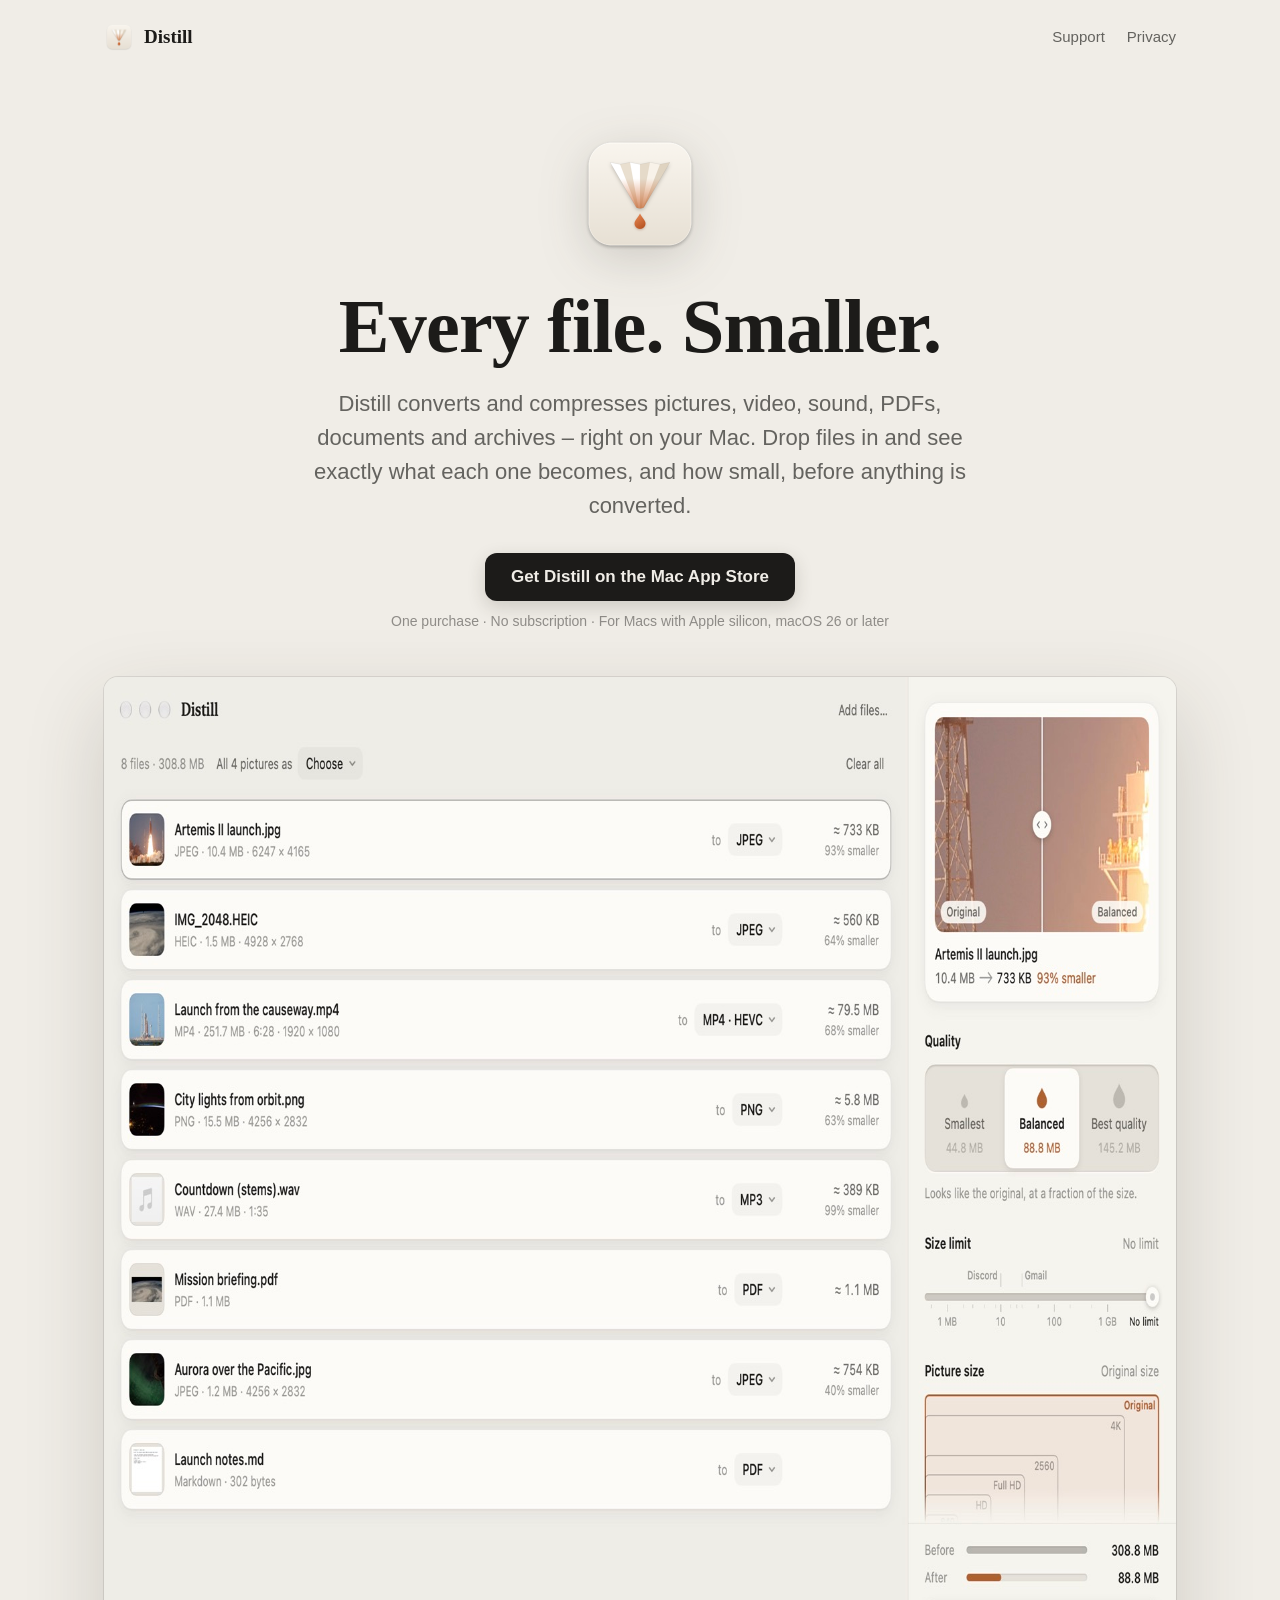
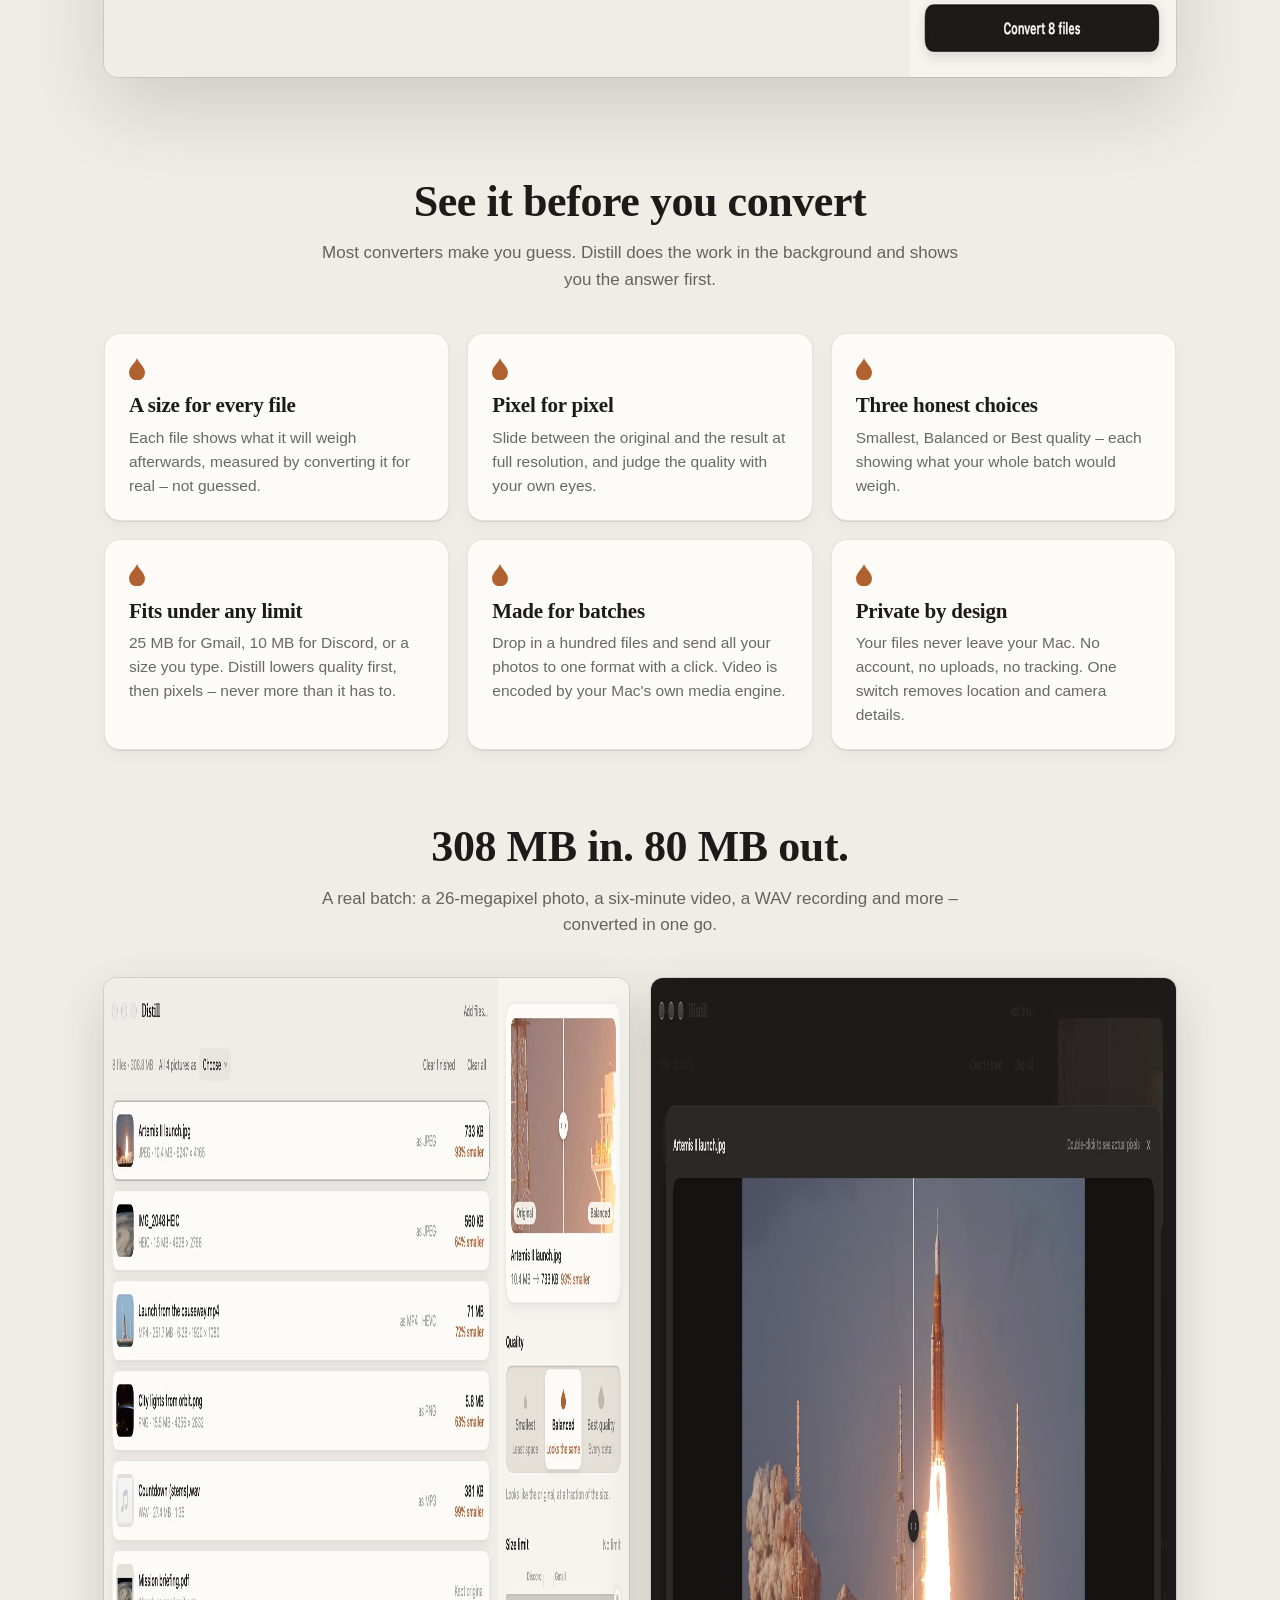
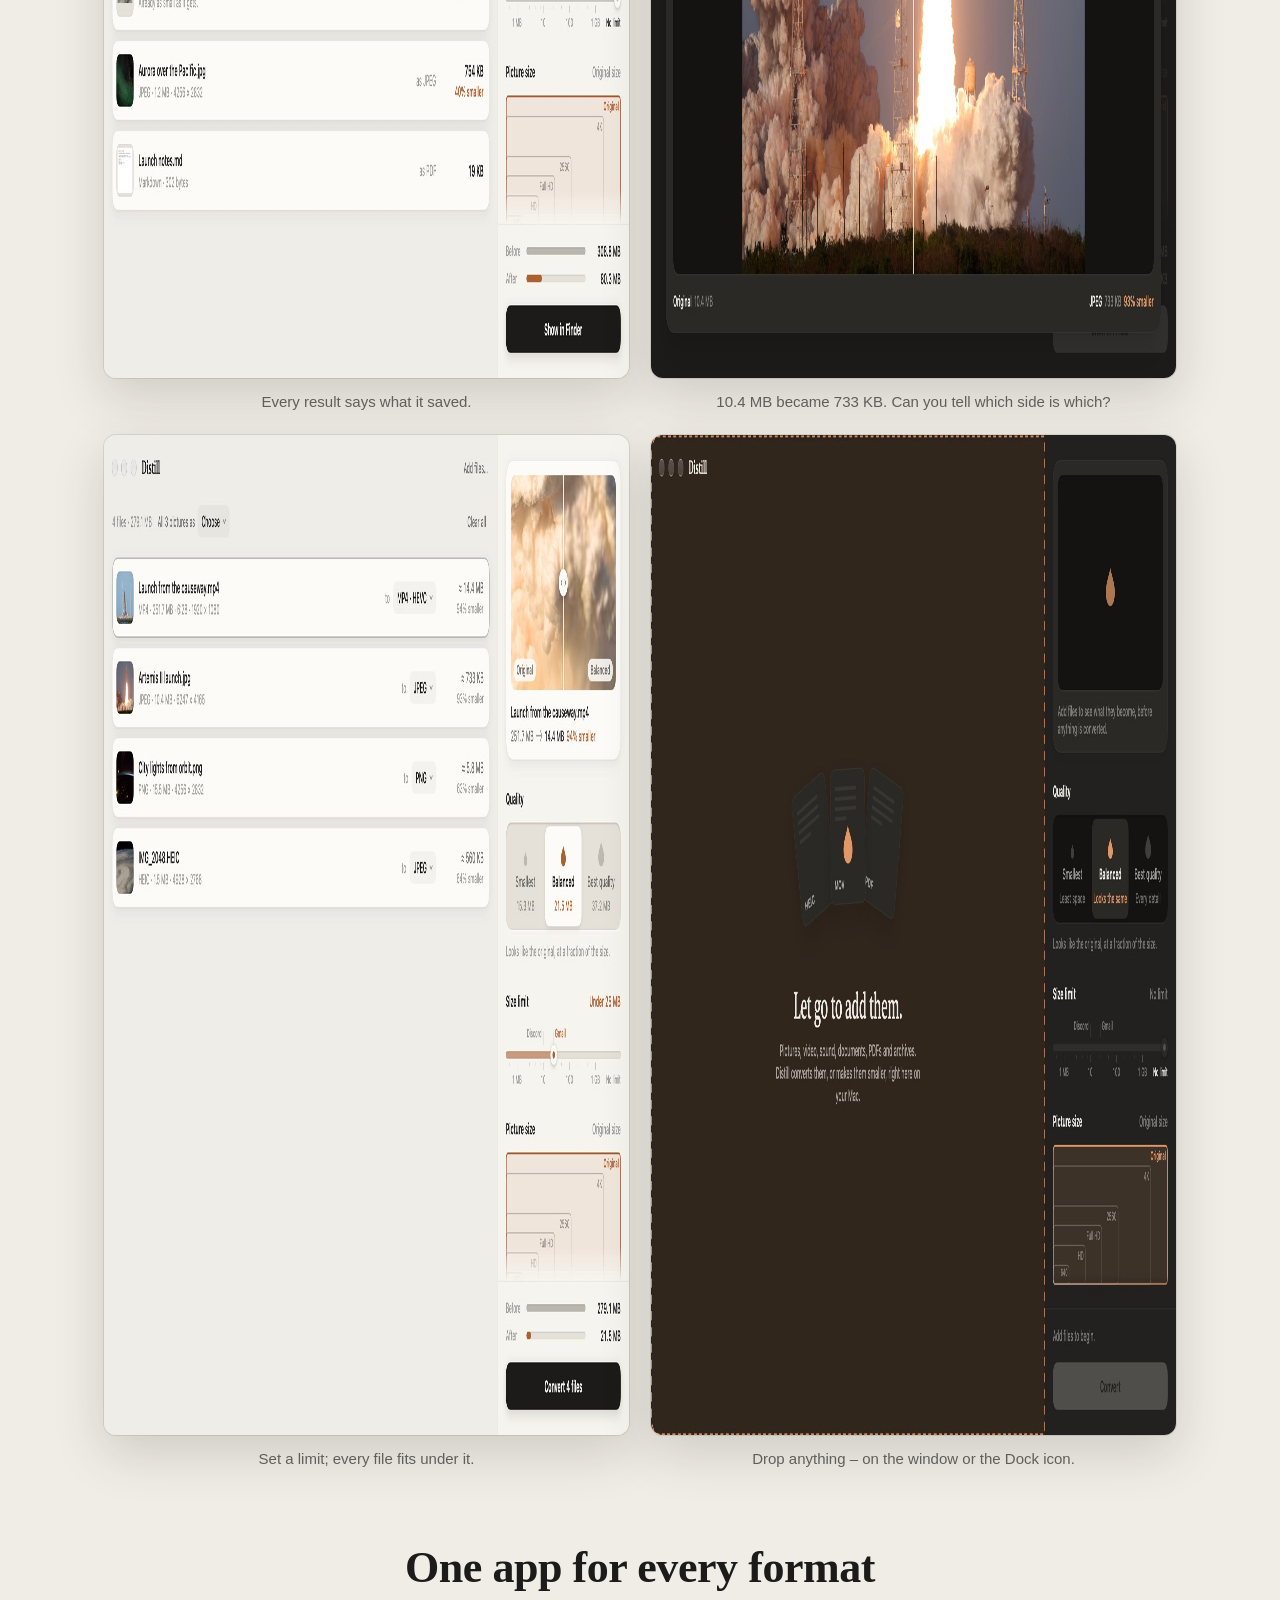
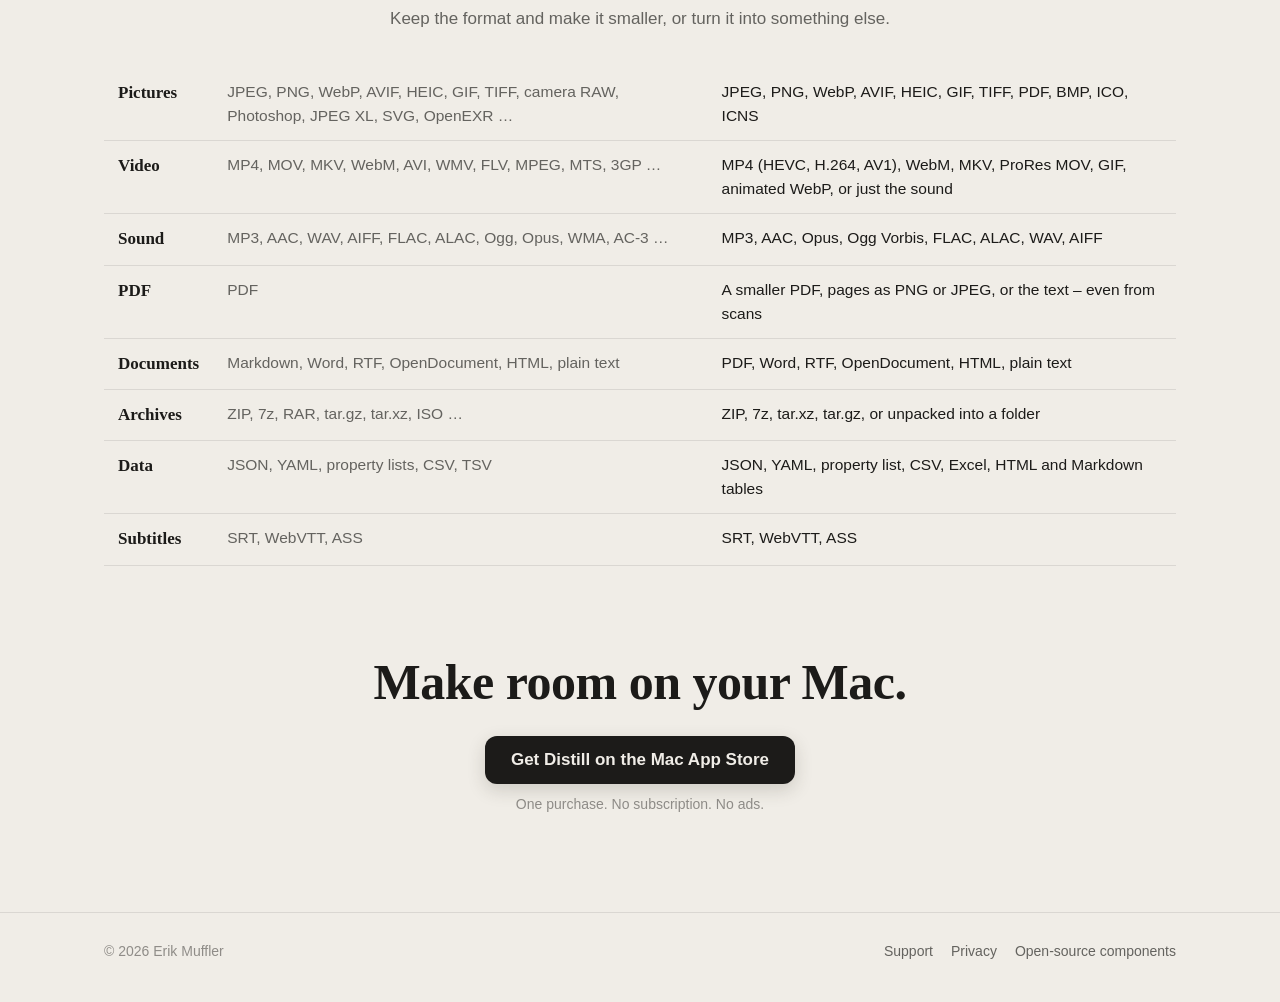
==== index.html @ ad3e3571 "Distill website: landing page, privacy, support, open-source components Co-Authored-By: Claude Opus " ====
<!DOCTYPE html>
<html lang="en">
<head>
<meta charset="utf-8">
<meta name="viewport" content="width=device-width, initial-scale=1">
<title>Distill – Convert and compress any file on your Mac</title>
<meta name="description" content="Distill converts and compresses pictures, video, sound, PDFs, documents and archives right on your Mac – and shows you the result and its size before you convert. One purchase, no subscription.">
<meta property="og:title" content="Distill – Every file. Smaller.">
<meta property="og:description" content="Convert and compress any file on your Mac. See the result before you convert. Nothing is uploaded.">
<meta property="og:image" content="img/shot-1.jpg">
<link rel="icon" href="img/favicon.png">
<link rel="stylesheet" href="style.css">
</head>
<body>
<div class="wrap">
  <header class="top">
    <a class="brand" href="./"><img src="img/icon-256.png" alt="">Distill</a>
    <nav class="links"><a href="support.html">Support</a><a href="privacy.html">Privacy</a></nav>
  </header>

  <div class="hero">
    <img class="icon" src="img/icon-256.png" alt="Distill app icon">
    <h1>Every file. Smaller.</h1>
    <p class="lede">Distill converts and compresses pictures, video, sound, PDFs, documents and archives – right on your Mac. Drop files in and see exactly what each one becomes, and how small, before anything is converted.</p>
    <div class="cta">
      <a class="button" id="store" href="https://apps.apple.com/app/distill-file-converter/id0">Get Distill on the Mac App Store</a>
      <small>One purchase · No subscription · For Macs with Apple silicon, macOS 26 or later</small>
    </div>
    <img class="shot" src="img/shot-1.jpg" width="1600" height="1000" alt="Distill with eight files: photos, a video, a sound file, a PDF and a document, each showing its size after converting">
  </div>

  <section>
    <h2>See it before you convert</h2>
    <p class="sub">Most converters make you guess. Distill does the work in the background and shows you the answer first.</p>
    <div class="grid">
      <div class="card">
        <svg class="drop" viewBox="0 0 16 22"><path fill="var(--copper)" d="M8 0C9 4 16 9 16 14.5A8 8 0 0 1 0 14.5C0 9 7 4 8 0Z"/></svg>
        <h3>A size for every file</h3>
        <p>Each file shows what it will weigh afterwards, measured by converting it for real – not guessed.</p>
      </div>
      <div class="card">
        <svg class="drop" viewBox="0 0 16 22"><path fill="var(--copper)" d="M8 0C9 4 16 9 16 14.5A8 8 0 0 1 0 14.5C0 9 7 4 8 0Z"/></svg>
        <h3>Pixel for pixel</h3>
        <p>Slide between the original and the result at full resolution, and judge the quality with your own eyes.</p>
      </div>
      <div class="card">
        <svg class="drop" viewBox="0 0 16 22"><path fill="var(--copper)" d="M8 0C9 4 16 9 16 14.5A8 8 0 0 1 0 14.5C0 9 7 4 8 0Z"/></svg>
        <h3>Three honest choices</h3>
        <p>Smallest, Balanced or Best quality – each showing what your whole batch would weigh.</p>
      </div>
      <div class="card">
        <svg class="drop" viewBox="0 0 16 22"><path fill="var(--copper)" d="M8 0C9 4 16 9 16 14.5A8 8 0 0 1 0 14.5C0 9 7 4 8 0Z"/></svg>
        <h3>Fits under any limit</h3>
        <p>25 MB for Gmail, 10 MB for Discord, or a size you type. Distill lowers quality first, then pixels – never more than it has to.</p>
      </div>
      <div class="card">
        <svg class="drop" viewBox="0 0 16 22"><path fill="var(--copper)" d="M8 0C9 4 16 9 16 14.5A8 8 0 0 1 0 14.5C0 9 7 4 8 0Z"/></svg>
        <h3>Made for batches</h3>
        <p>Drop in a hundred files and send all your photos to one format with a click. Video is encoded by your Mac's own media engine.</p>
      </div>
      <div class="card">
        <svg class="drop" viewBox="0 0 16 22"><path fill="var(--copper)" d="M8 0C9 4 16 9 16 14.5A8 8 0 0 1 0 14.5C0 9 7 4 8 0Z"/></svg>
        <h3>Private by design</h3>
        <p>Your files never leave your Mac. No account, no uploads, no tracking. One switch removes location and camera details.</p>
      </div>
    </div>
  </section>

  <section>
    <h2>308 MB in. 80 MB out.</h2>
    <p class="sub">A real batch: a 26-megapixel photo, a six-minute video, a WAV recording and more – converted in one go.</p>
    <div class="pair">
      <figure><img src="img/shot-3.jpg" width="1600" height="1000" alt="A finished batch, each file showing how much smaller it became"><figcaption>Every result says what it saved.</figcaption></figure>
      <figure><img src="img/shot-2.jpg" width="1600" height="1000" alt="Comparing the original photo with the compressed one, split by a handle"><figcaption>10.4 MB became 733 KB. Can you tell which side is which?</figcaption></figure>
      <figure><img src="img/shot-4.jpg" width="1600" height="1000" alt="A 25 MB size limit set on the Gmail mark of the ruler"><figcaption>Set a limit; every file fits under it.</figcaption></figure>
      <figure><img src="img/shot-6.jpg" width="1600" height="1000" alt="The empty Distill window in dark mode while files are dragged over it"><figcaption>Drop anything – on the window or the Dock icon.</figcaption></figure>
    </div>
  </section>

  <section>
    <h2>One app for every format</h2>
    <p class="sub">Keep the format and make it smaller, or turn it into something else.</p>
    <table class="formats">
      <tr><th>Pictures</th><td>JPEG, PNG, WebP, AVIF, HEIC, GIF, TIFF, camera RAW, Photoshop, JPEG XL, SVG, OpenEXR …</td><td class="out">JPEG, PNG, WebP, AVIF, HEIC, GIF, TIFF, PDF, BMP, ICO, ICNS</td></tr>
      <tr><th>Video</th><td>MP4, MOV, MKV, WebM, AVI, WMV, FLV, MPEG, MTS, 3GP …</td><td class="out">MP4 (HEVC, H.264, AV1), WebM, MKV, ProRes MOV, GIF, animated WebP, or just the sound</td></tr>
      <tr><th>Sound</th><td>MP3, AAC, WAV, AIFF, FLAC, ALAC, Ogg, Opus, WMA, AC-3 …</td><td class="out">MP3, AAC, Opus, Ogg Vorbis, FLAC, ALAC, WAV, AIFF</td></tr>
      <tr><th>PDF</th><td>PDF</td><td class="out">A smaller PDF, pages as PNG or JPEG, or the text – even from scans</td></tr>
      <tr><th>Documents</th><td>Markdown, Word, RTF, OpenDocument, HTML, plain text</td><td class="out">PDF, Word, RTF, OpenDocument, HTML, plain text</td></tr>
      <tr><th>Archives</th><td>ZIP, 7z, RAR, tar.gz, tar.xz, ISO …</td><td class="out">ZIP, 7z, tar.xz, tar.gz, or unpacked into a folder</td></tr>
      <tr><th>Data</th><td>JSON, YAML, property lists, CSV, TSV</td><td class="out">JSON, YAML, property list, CSV, Excel, HTML and Markdown tables</td></tr>
      <tr><th>Subtitles</th><td>SRT, WebVTT, ASS</td><td class="out">SRT, WebVTT, ASS</td></tr>
    </table>
  </section>

  <div class="closing">
    <h2>Make room on your Mac.</h2>
    <div class="cta">
      <a class="button" href="https://apps.apple.com/app/distill-file-converter/id0" data-store>Get Distill on the Mac App Store</a>
      <small>One purchase. No subscription. No ads.</small>
    </div>
  </div>
</div>

<footer>
  <div class="wrap">
    <span>© 2026 Erik Muffler</span>
    <nav><a href="support.html">Support</a><a href="privacy.html">Privacy</a><a href="open-source.html">Open-source components</a></nav>
  </div>
</footer>
</body>
</html>
---- style.css ----
:root {
  --paper: #f0ede7;
  --panel: #f6f4ef;
  --card: #fcfbf8;
  --well: #e5e1d9;
  --ink: #1c1b19;
  --ink2: rgba(28, 27, 25, 0.66);
  --ink3: rgba(28, 27, 25, 0.46);
  --hairline: rgba(28, 27, 25, 0.10);
  --copper: #b0612f;
  --copper-wash: rgba(176, 97, 47, 0.10);
  --shadow: rgba(58, 50, 38, 0.18);
  --serif: "New York", ui-serif, Georgia, "Times New Roman", serif;
  --sans: -apple-system, BlinkMacSystemFont, "Helvetica Neue", Helvetica, Arial, sans-serif;
}
@media (prefers-color-scheme: dark) {
  :root {
    --paper: #1b1a18;
    --panel: #22211f;
    --card: #2a2926;
    --well: #141312;
    --ink: #edeae4;
    --ink2: rgba(237, 234, 228, 0.68);
    --ink3: rgba(237, 234, 228, 0.46);
    --hairline: rgba(237, 234, 228, 0.10);
    --copper: #e29763;
    --copper-wash: rgba(226, 151, 99, 0.14);
    --shadow: rgba(0, 0, 0, 0.5);
  }
}

* { box-sizing: border-box; }
html { -webkit-text-size-adjust: 100%; }
body {
  margin: 0;
  background: var(--paper);
  color: var(--ink);
  font: 17px/1.55 var(--sans);
  -webkit-font-smoothing: antialiased;
}
a { color: var(--copper); text-decoration: none; }
a:hover { text-decoration: underline; }
img { max-width: 100%; display: block; }

.wrap { max-width: 1120px; margin: 0 auto; padding: 0 24px; }
.narrow { max-width: 720px; }

header.top {
  display: flex; align-items: center; justify-content: space-between;
  padding: 22px 0;
}
.brand { display: flex; align-items: center; gap: 10px; color: var(--ink); font: 600 19px var(--serif); }
.brand img { width: 30px; height: 30px; }
.brand:hover { text-decoration: none; }
nav.links { display: flex; gap: 22px; font-size: 15px; }
nav.links a { color: var(--ink2); }

.hero { text-align: center; padding: 56px 0 28px; }
.hero .icon { width: 128px; height: 128px; margin: 0 auto 26px; filter: drop-shadow(0 12px 24px var(--shadow)); }
h1, h2, h3 { font-family: var(--serif); font-weight: 600; letter-spacing: -0.01em; line-height: 1.12; margin: 0; }
.hero h1 { font-size: clamp(42px, 7vw, 76px); }
.hero p.lede { font-size: clamp(18px, 2.2vw, 22px); color: var(--ink2); max-width: 680px; margin: 18px auto 30px; }

.cta { display: inline-flex; flex-direction: column; align-items: center; gap: 10px; }
.button {
  display: inline-flex; align-items: center; gap: 10px;
  background: var(--ink); color: var(--paper);
  padding: 14px 26px; border-radius: 12px;
  font: 600 17px var(--sans);
  box-shadow: 0 6px 18px var(--shadow);
}
.button:hover { text-decoration: none; opacity: 0.9; }
.button svg { width: 20px; height: 20px; fill: currentColor; }
.cta small { color: var(--ink3); font-size: 14px; }

.shot {
  margin: 44px auto 0;
  border-radius: 14px;
  overflow: hidden;
  box-shadow: 0 30px 80px var(--shadow), 0 0 0 1px var(--hairline);
}

section { padding: 72px 0 0; }
section > h2 { font-size: clamp(30px, 4vw, 44px); text-align: center; }
section > p.sub { text-align: center; color: var(--ink2); max-width: 640px; margin: 14px auto 0; }

.grid { display: grid; grid-template-columns: repeat(3, 1fr); gap: 18px; margin-top: 40px; }
.card {
  background: var(--card); border-radius: 16px; padding: 24px 24px 22px;
  box-shadow: 0 1px 0 var(--hairline), 0 6px 18px rgba(0,0,0,0.04);
  border: 1px solid var(--hairline);
}
.card h3 { font-size: 21px; margin-bottom: 8px; }
.card p { margin: 0; color: var(--ink2); font-size: 15.5px; }
.drop { width: 16px; height: 22px; display: block; margin-bottom: 14px; }

.pair { display: grid; grid-template-columns: 1fr 1fr; gap: 22px; margin-top: 40px; }
.pair figure { margin: 0; }
.pair img { border-radius: 12px; box-shadow: 0 18px 50px var(--shadow), 0 0 0 1px var(--hairline); }
.pair figcaption { color: var(--ink2); font-size: 15px; margin-top: 12px; text-align: center; }

table.formats { width: 100%; border-collapse: collapse; margin-top: 36px; font-size: 15.5px; }
table.formats th, table.formats td { text-align: left; vertical-align: top; padding: 12px 14px; border-bottom: 1px solid var(--hairline); }
table.formats th { font-family: var(--serif); font-weight: 600; font-size: 17px; white-space: nowrap; }
table.formats td { color: var(--ink2); }
table.formats td.out { color: var(--ink); }

.closing { text-align: center; padding: 88px 0 24px; }
.closing h2 { font-size: clamp(32px, 4.5vw, 50px); margin-bottom: 26px; }

footer {
  margin-top: 72px; padding: 28px 0 40px; border-top: 1px solid var(--hairline);
  color: var(--ink3); font-size: 14px;
}
footer .wrap { display: flex; justify-content: space-between; gap: 16px; flex-wrap: wrap; }
footer a { color: var(--ink2); }
footer nav { display: flex; gap: 18px; flex-wrap: wrap; }

/* Text pages */
article { padding: 40px 0 0; }
article h1 { font-size: clamp(34px, 5vw, 48px); margin-bottom: 8px; }
article .meta { color: var(--ink3); font-size: 15px; margin: 0 0 30px; }
article h2 { font-size: 24px; margin: 36px 0 10px; }
article p, article li { color: var(--ink2); }
article strong { color: var(--ink); font-weight: 600; }
article code { font: 0.9em ui-monospace, Menlo, monospace; background: var(--well); padding: 1px 5px; border-radius: 5px; }
article table { width: 100%; border-collapse: collapse; font-size: 15px; margin: 14px 0; }
article th, article td { text-align: left; padding: 9px 10px; border-bottom: 1px solid var(--hairline); vertical-align: top; }
article th { color: var(--ink); font-weight: 600; }
details { background: var(--card); border: 1px solid var(--hairline); border-radius: 12px; padding: 14px 18px; margin: 10px 0; }
details summary { cursor: pointer; font-weight: 600; color: var(--ink); }
details p { margin: 10px 0 2px; }

@media (max-width: 860px) {
  .grid { grid-template-columns: 1fr 1fr; }
  .pair { grid-template-columns: 1fr; }
}
@media (max-width: 600px) {
  .wrap { padding: 0 16px; }
  .grid { grid-template-columns: 1fr; }
  nav.links { gap: 14px; font-size: 14px; }
  .hero { padding-top: 32px; }
  table.formats th { white-space: normal; }
  table.formats th, table.formats td { padding: 10px 6px; }
}
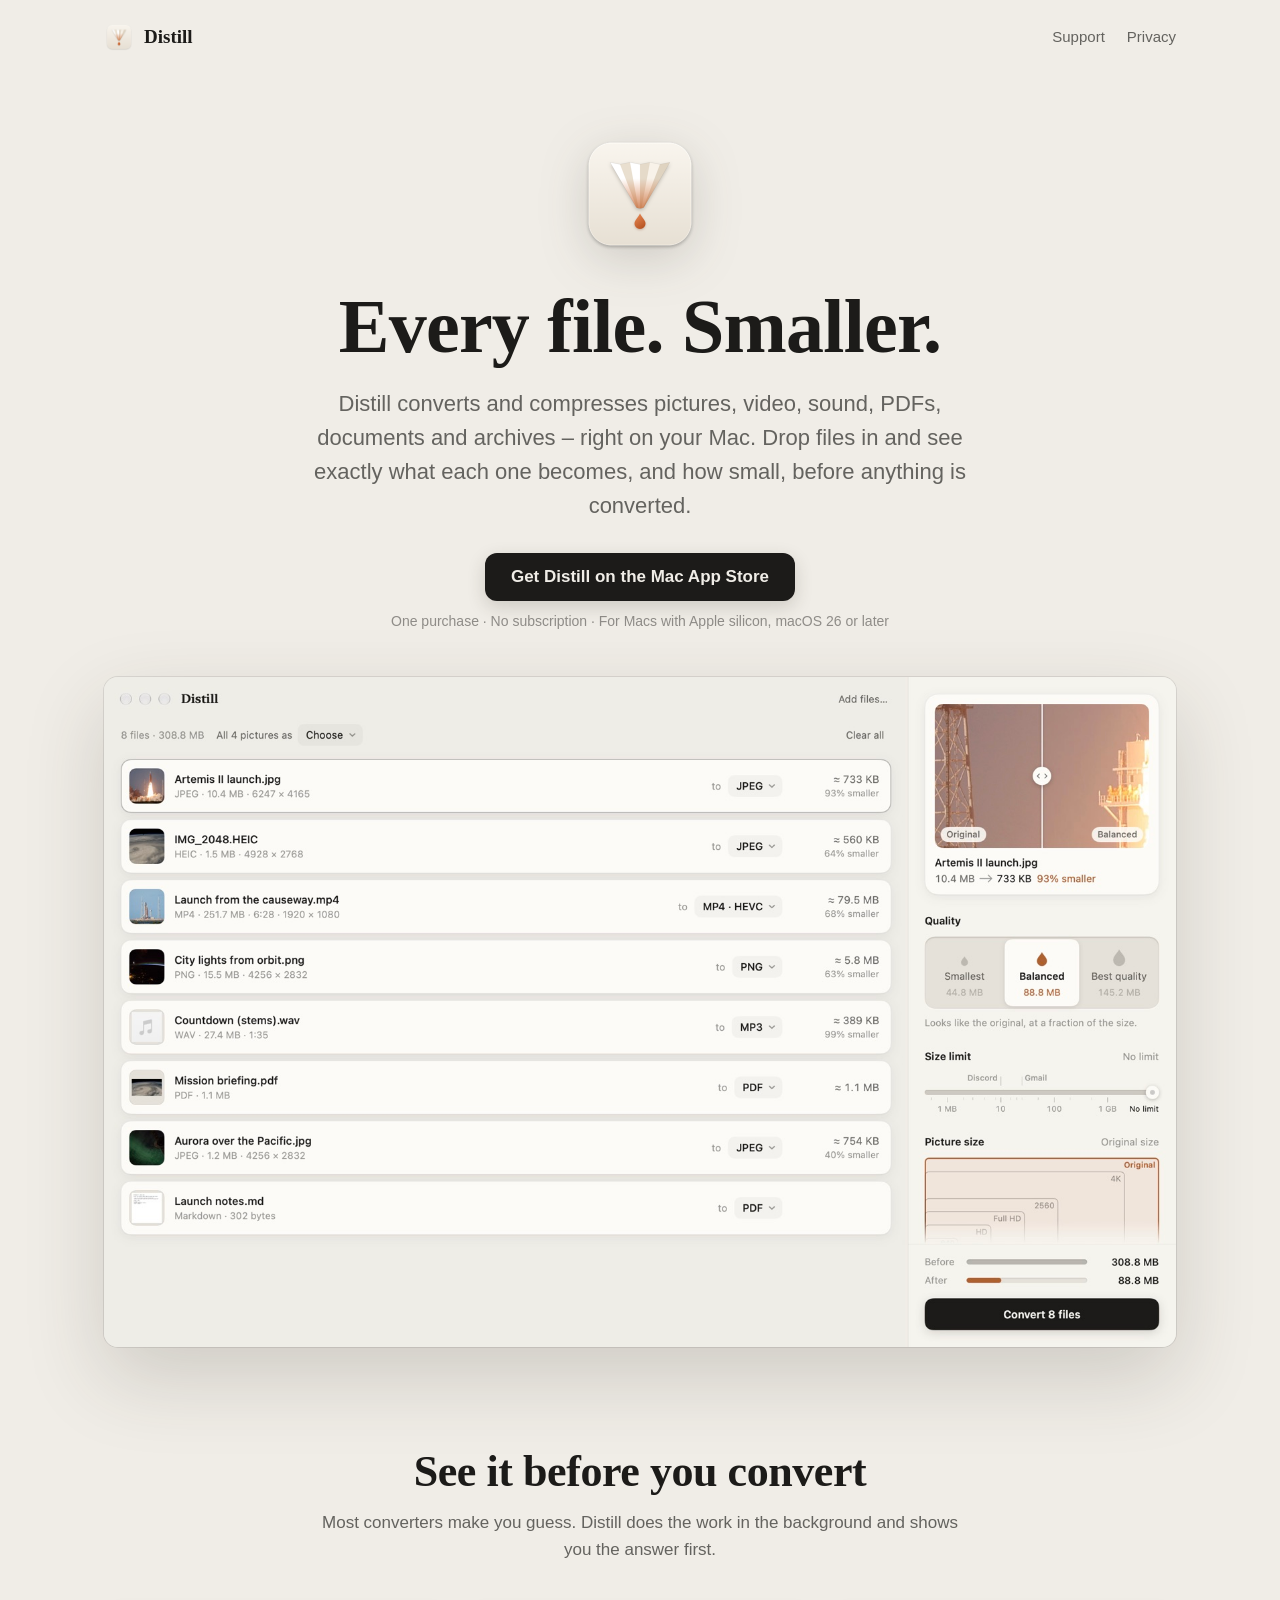
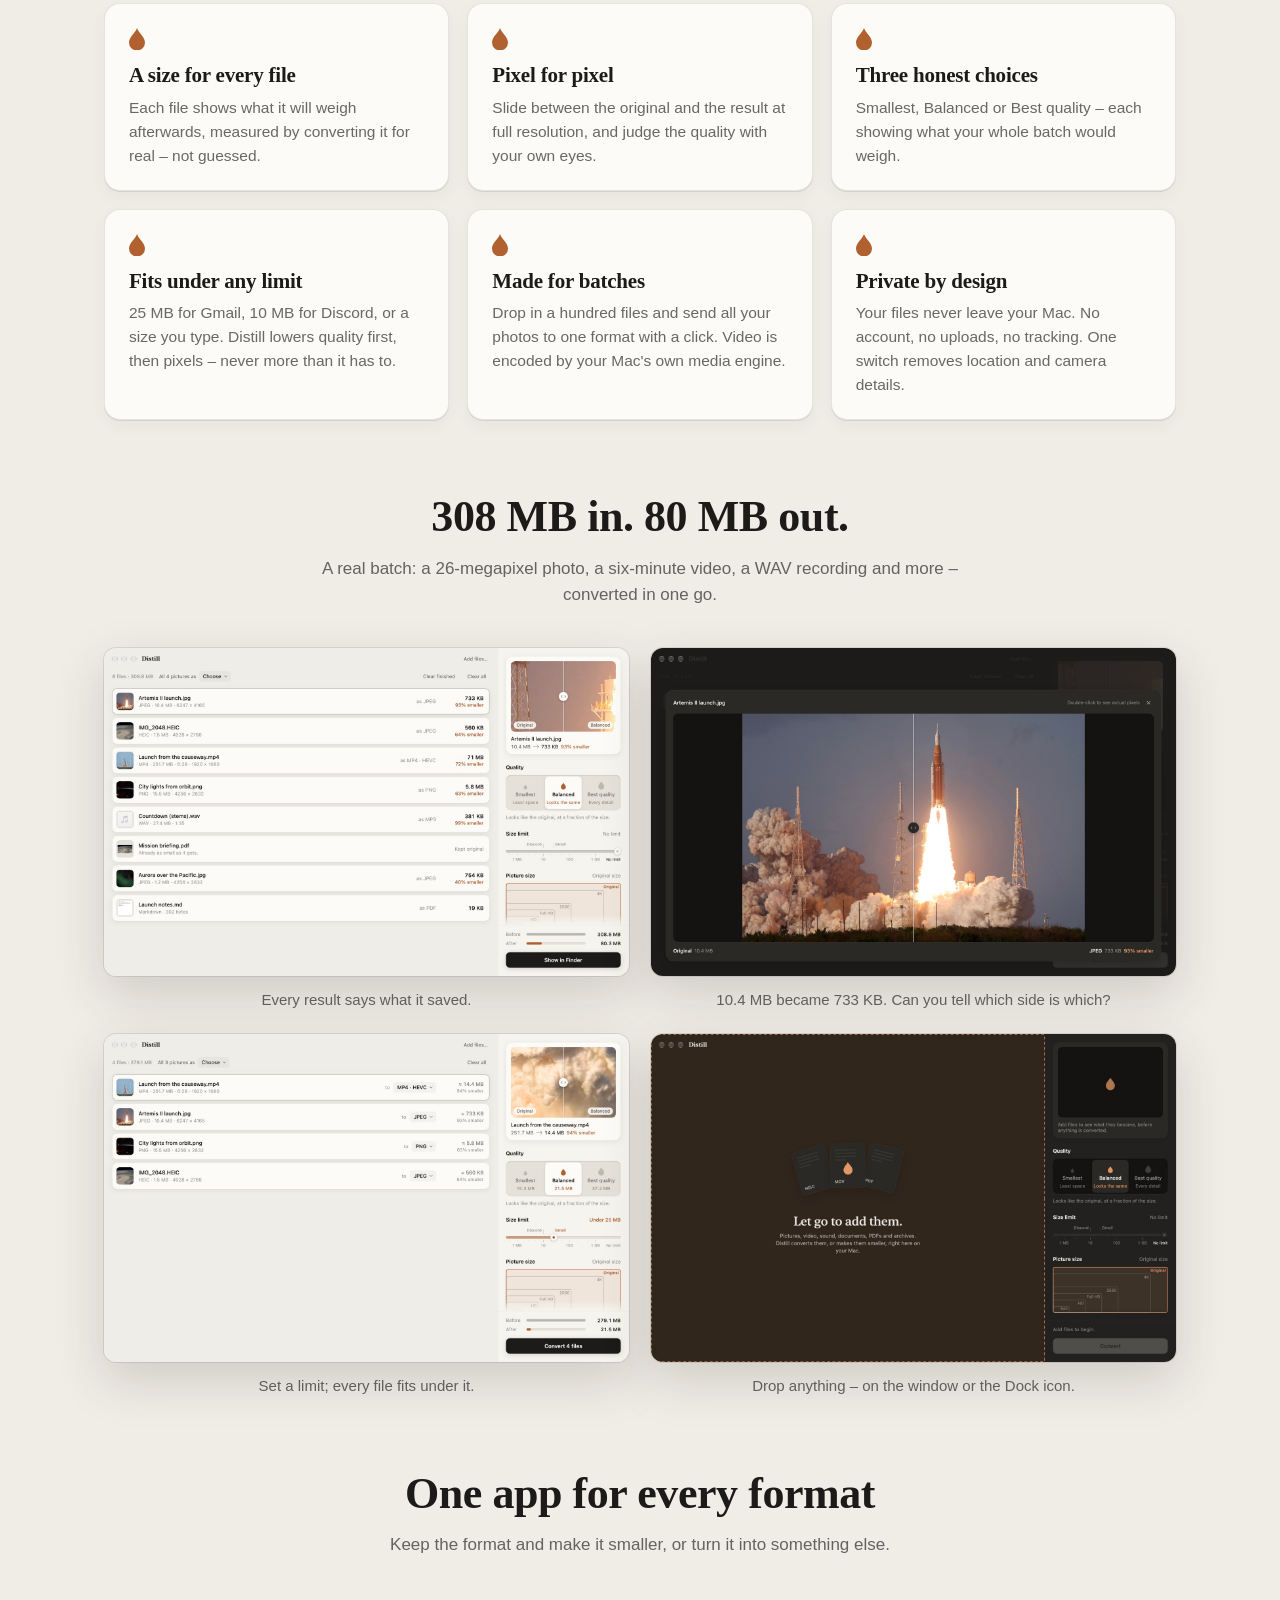
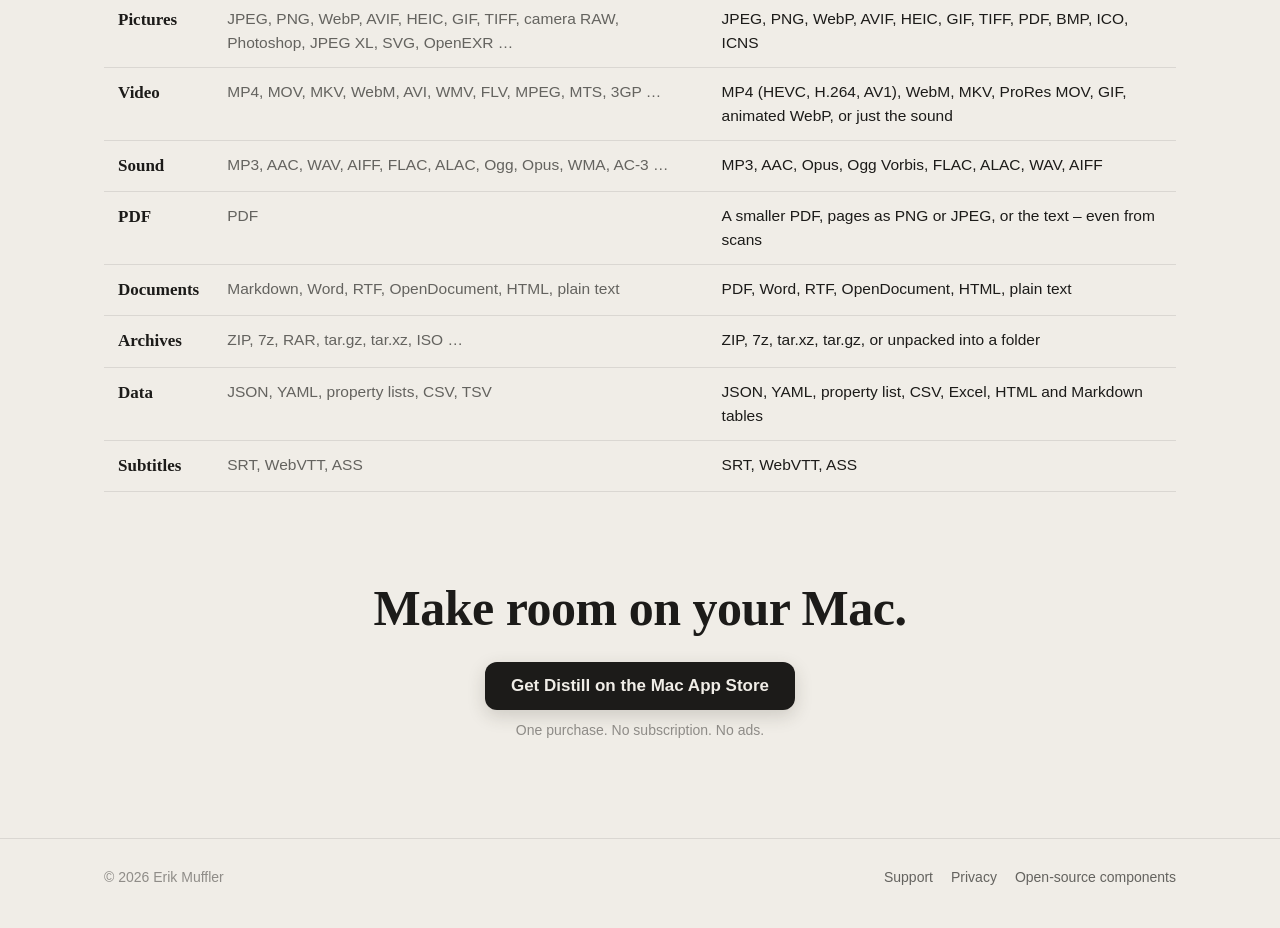
==== commit 388644c6: "Link to Distill on the Mac App Store Co-Authored-By: Claude Opus 5.5 <noreply@anthropic.com>" ====
--- a/index.html
+++ b/index.html
@@ -23,7 +23,7 @@
     <h1>Every file. Smaller.</h1>
     <p class="lede">Distill converts and compresses pictures, video, sound, PDFs, documents and archives – right on your Mac. Drop files in and see exactly what each one becomes, and how small, before anything is converted.</p>
     <div class="cta">
-      <a class="button" id="store" href="https://apps.apple.com/app/distill-file-converter/id0">Get Distill on the Mac App Store</a>
+      <a class="button" id="store" href="https://apps.apple.com/app/id6822939565">Get Distill on the Mac App Store</a>
       <small>One purchase · No subscription · For Macs with Apple silicon, macOS 26 or later</small>
     </div>
     <img class="shot" src="img/shot-1.jpg" width="1600" height="1000" alt="Distill with eight files: photos, a video, a sound file, a PDF and a document, each showing its size after converting">
@@ -95,7 +95,7 @@
   <div class="closing">
     <h2>Make room on your Mac.</h2>
     <div class="cta">
-      <a class="button" href="https://apps.apple.com/app/distill-file-converter/id0" data-store>Get Distill on the Mac App Store</a>
+      <a class="button" href="https://apps.apple.com/app/id6822939565" data-store>Get Distill on the Mac App Store</a>
       <small>One purchase. No subscription. No ads.</small>
     </div>
   </div>
--- a/style.css
+++ b/style.css
@@ -40,7 +40,7 @@
 }
 a { color: var(--copper); text-decoration: none; }
 a:hover { text-decoration: underline; }
-img { max-width: 100%; display: block; }
+img { max-width: 100%; height: auto; display: block; }
 
 .wrap { max-width: 1120px; margin: 0 auto; padding: 0 24px; }
 .narrow { max-width: 720px; }
